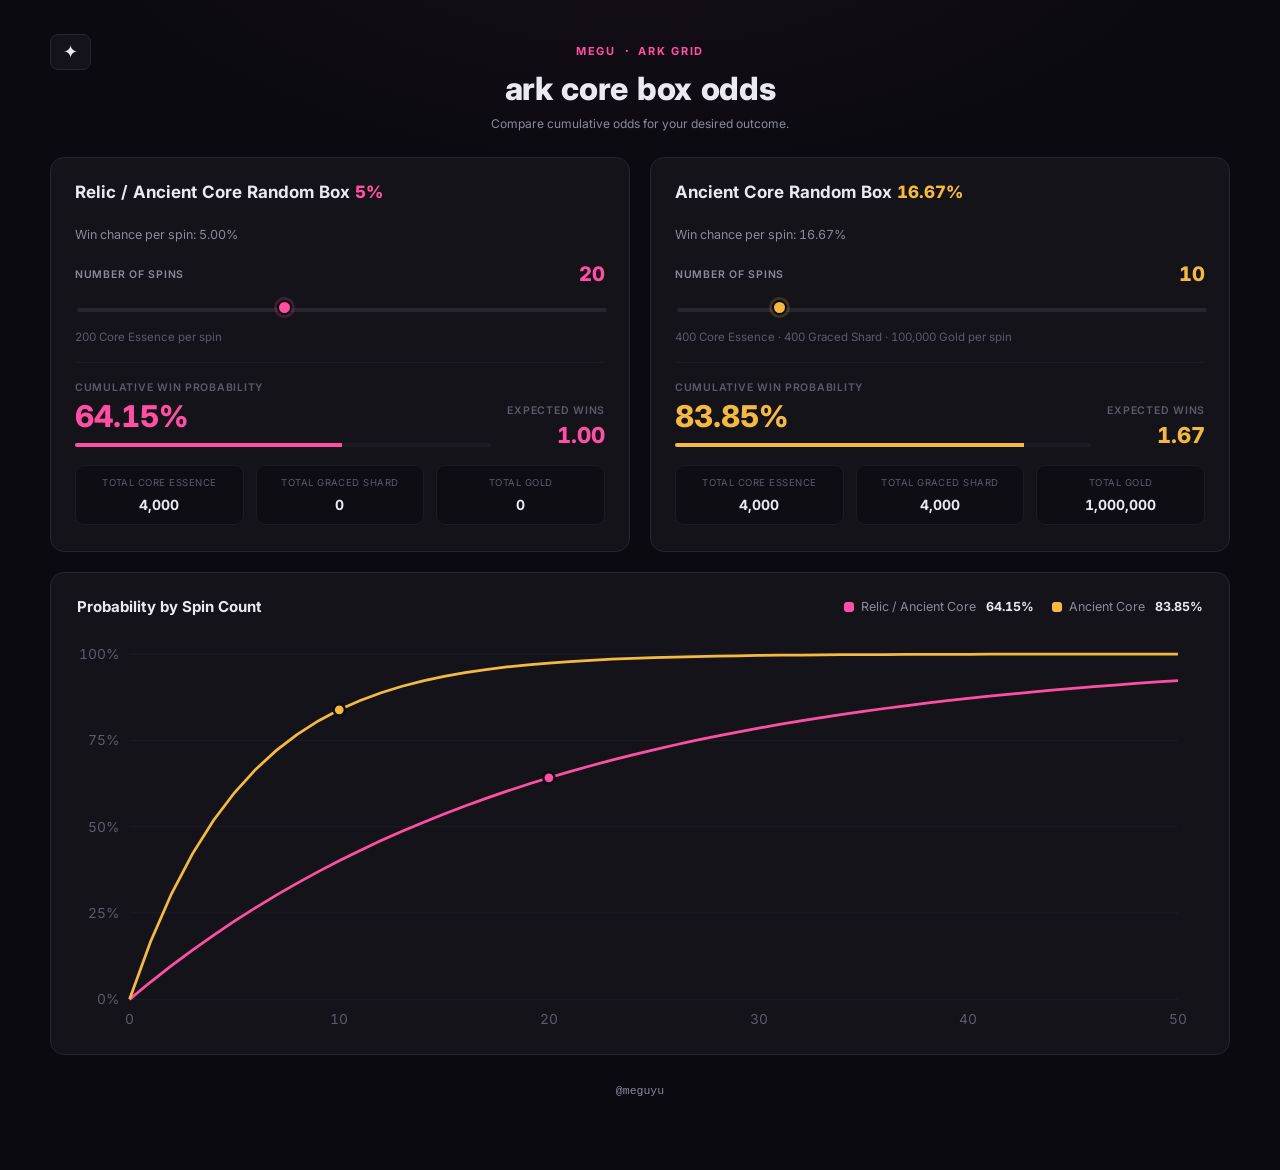
==== ark_core_odds/index.html @ b8286e03 "Add files via upload" ====
<!DOCTYPE html>
<html lang="en">
<head>
<meta charset="UTF-8">
<meta name="viewport" content="width=device-width, initial-scale=1.0">
<link rel="icon" type="image/png" href="../icon.png">
<link rel="stylesheet" href="../shared.css">
<title>miysu-chan | ark core box odds</title>
<style>
  @import url('https://fonts.googleapis.com/css2?family=Inter:wght@400;500;600;700;800&display=swap');

  :root{
    --bg-grad: radial-gradient(1100px 550px at 50% -10%, #1a0f18 0%, #0a0a10 55%);
    --pink: #ff4fa3;
    --pink-soft: #7a3159;
  }


  header{ margin-bottom: 26px; text-align: center; }
  .eyebrow{
    font-size: 11px; font-weight: 700;
    letter-spacing: .16em; text-transform: uppercase;
    color: var(--pink); margin-bottom: 10px;
  }
  h1{
    font-size: clamp(24px, 3.6vw, 32px);
    font-weight: 800;
    margin: 0 0 8px;
    letter-spacing: -0.01em;
  }
  .sub{ font-size: 12px; color: var(--muted); margin-top: 8px; }

  .box-grid{
    display:grid;
    grid-template-columns: 1fr 1fr;
    gap: 20px;
    margin-bottom: 20px;
  }
  @media (max-width: 760px){ .box-grid{ grid-template-columns: 1fr; } }

  .card{
    background: var(--panel);
    border: 1px solid var(--border);
    border-radius: 14px;
    padding: 24px 24px 26px;
  }

  .card-title{ font-size: 17px; font-weight: 700; margin: 0 0 3px; min-height: 42px; line-height: 1.25; }
  .card-title .rate{ color: var(--pink); font-weight: 800; }
  .card-sub{ font-size: 12.5px; color: var(--muted); margin-bottom: 20px; }

  /* --- spin controls --- */
  label{
    display:block; font-size: 10.5px; font-weight: 600;
    letter-spacing:.07em; text-transform:uppercase; color: var(--muted);
  }
  .spins-block{ margin-bottom: 14px; }
  .spins-head{ display:flex; align-items:center; justify-content:space-between; margin-bottom: 10px; }
  .spins-display{
    font-family: 'Inter', sans-serif; font-size: 20px; font-weight: 800;
  }
  .spins-display.spins-pink{ color: var(--pink); }
  .spins-display.spins-amber{ color: var(--amber); }

  input[type=range]{
    width: 100%; height: 4px; border-radius: 2px;
    background: var(--border); -webkit-appearance:none; appearance:none;
  }
  input[type=range]::-webkit-slider-thumb{
    -webkit-appearance:none; appearance:none;
    width:15px; height:15px; border-radius:50%;
    background: var(--pink); border: 2px solid #0a0a10; cursor:pointer;
    margin-top:-6px; box-shadow: 0 0 0 3px rgba(255,79,163,.18);
  }
  input[type=range]::-moz-range-thumb{
    width:15px; height:15px; border-radius:50%;
    background: var(--pink); border: 2px solid #0a0a10; cursor:pointer;
  }

  .cost-note{ font-size: 11.5px; color: var(--muted-2); margin-top: 12px; }

  .divider{ height:1px; background: var(--border-soft); margin: 18px 0; }

  /* --- output row: probability + expected wins --- */
  .output-row{ display:flex; align-items:flex-end; justify-content:space-between; gap: 16px; }
  .output-main{ flex: 1; min-width:0; }
  .output-label{ font-size: 10.5px; font-weight:600; letter-spacing:.07em; text-transform:uppercase; color: var(--muted-2); margin-bottom: 6px; }
  .output-value{ font-size: 30px; font-weight: 800; color: var(--pink); line-height:1.1; }
  .output-bar{ height: 4px; border-radius: 2px; background: var(--border-soft); margin-top: 10px; overflow:hidden; }
  .output-bar-fill{ height:100%; background: var(--pink); transition: width .2s ease; }

  .output-side{ text-align:right; flex-shrink:0; }
  .output-side .output-label{ margin-bottom: 6px; }
  .output-side .output-value{ font-size: 22px; }
  .output-side.side-pink .output-value{ color: var(--pink); }
  .output-side.side-amber .output-value{ color: var(--amber); }

  /* --- resource totals, symmetric 3 columns on both cards --- */
  .cost-list{ margin-top: 18px; display:grid; grid-template-columns: repeat(3, 1fr); gap: 12px; }
  .cost-item{
    background:#0d0d13; border:1px solid var(--border-soft); border-radius:9px;
    padding: 11px 12px; text-align:center;
    display:flex; flex-direction:column; justify-content:space-between; gap: 8px;
  }
  .cost-item .cl{ font-size: 9.5px; text-transform:uppercase; letter-spacing:.05em; color: var(--muted-2); }
  .cost-item .cv{ font-size: 14px; font-weight: 700; white-space: nowrap; }

  /* --- combined chart card --- */
  .chart-card{
    background: var(--panel); border: 1px solid var(--border);
    border-radius: 14px; padding: 24px 26px 20px;
  }
  .chart-card-head{ display:flex; align-items:center; justify-content:space-between; flex-wrap:wrap; gap: 12px; margin-bottom: 18px; }
  .chart-card-head h2{ font-size: 15px; font-weight: 700; margin: 0; }
  .legend{ display:flex; gap: 18px; flex-wrap:wrap; }
  .legend-item{ font-size: 12.5px; color: var(--muted); display:flex; align-items:center; gap: 7px; }
  .legend-item b{ color: var(--text); font-weight: 700; margin-left: 3px; }
  .swatch{ width:10px; height:10px; border-radius:3px; display:inline-block; flex-shrink:0; }
  .swatch-pink{ background: var(--pink); }
  .swatch-amber{ background: var(--amber); }

  .chart-box-combined{ position: relative; }
  .chart-svg{ width: 100%; height: auto; display:block; }
  .grid-line{ stroke: var(--border-soft); stroke-width: 1; }
  .axis-label{ fill: var(--muted-2); font-size: 11px; font-family: 'Inter', sans-serif; }
  .curve-pink{ fill:none; stroke: var(--pink); stroke-width: 2.2; }
  .curve-amber{ fill:none; stroke: var(--amber); stroke-width: 2.2; }
  .marker-dot-pink{ fill: var(--pink); stroke:#0d0d13; stroke-width:2; }
  .marker-dot-amber{ fill: var(--amber); stroke:#0d0d13; stroke-width:2; }
  .marker-label-pink{ fill: var(--pink); font-size: 11.5px; font-weight: 700; font-family:'Inter', sans-serif; }
  .marker-label-amber{ fill: var(--amber); font-size: 11.5px; font-weight: 700; font-family:'Inter', sans-serif; }
  .crosshair{ stroke: var(--muted-2); stroke-width: 1; stroke-dasharray: 3 3; opacity: 0; }
  .hover-dot{ opacity: 0; }

  .chart-tooltip{
    position:absolute; pointer-events:none; background:#0d0d13;
    border:1px solid var(--border); border-radius:8px; padding:8px 11px;
    font-size:12px; font-weight:600; color:var(--text);
    transform: translate(-50%,-115%); white-space:nowrap; opacity:0;
    transition: opacity .1s ease; line-height:1.6;
  }
  .chart-tooltip .tt-n{ color: var(--muted); font-weight:500; display:block; margin-bottom:2px; }
  .chart-tooltip .tt-row{ display:flex; align-items:center; gap:6px; }
  .chart-tooltip .tt-swatch{ width:8px; height:8px; border-radius:2px; display:inline-block; }

  #box2 .card-title .rate{ color: var(--amber); }
  #box2 .output-main .output-value{ color: var(--amber); }
  #box2 .output-bar-fill{ background: var(--amber); }
  #box2 input[type=range]::-webkit-slider-thumb{
    background: var(--amber); box-shadow: 0 0 0 3px rgba(245,185,66,.18);
  }
  #box2 input[type=range]::-moz-range-thumb{ background: var(--amber); }

  footer{ text-align:center; color: var(--muted-2); font-size: 11.5px; margin-top: 26px; line-height:1.6; }
  footer code{ color: var(--muted); }
</style>
</head>
<body>
<div class="wrap">

  <!-- Hamburger Navigation Menu -->
  <div class="top-nav">
    <button class="menu-btn" id="menuBtn" aria-label="Open navigation" aria-expanded="false">✦</button>
    <div class="menu-dropdown" id="menuDropdown">
      <a href="../gold_tracker/">Raid Gold Helper</a>
      <a href="../static_planner/">Static Planner</a>
      <a href="../bid_calculator/">Loot Bid Calc</a>
      <a href="../ark_core_odds/">Ark Box Calc</a>
    </div>
  </div>
<header>
	<div class="eyebrow">megu ・ Ark Grid</div>
    <h1>ark core box odds</h1>
	<div class="sub">Compare cumulative odds for your desired outcome.</div>
  </header>

  <div class="box-grid">

    <!-- BOX 1: Relic / Ancient Core Random Box -->
    <div class="card" id="box1">
      <div class="card-title">Relic / Ancient Core Random Box <span class="rate">5%</span></div>
      <div class="card-sub">Win chance per spin: 5.00%</div>

      <div class="spins-block">
        <div class="spins-head">
          <label>Number of Spins</label>
          <span class="spins-display spins-pink" id="b1_n_display">20</span>
        </div>
        <input type="range" id="b1_n" min="1" max="50" value="20">
      </div>
      <div class="cost-note">200 Core Essence per spin</div>

      <div class="divider"></div>

      <div class="output-row">
        <div class="output-main">
          <div class="output-label">Cumulative Win Probability</div>
          <div class="output-value" id="b1_prob">–</div>
          <div class="output-bar"><div class="output-bar-fill" id="b1_bar" style="width:0%"></div></div>
        </div>
        <div class="output-side side-pink">
          <div class="output-label">Expected Wins</div>
          <div class="output-value" id="b1_expected">–</div>
        </div>
      </div>

      <div class="cost-list">
        <div class="cost-item">
          <div class="cl">Total Core Essence</div>
          <div class="cv" id="b1_totalessence">–</div>
        </div>
        <div class="cost-item">
          <div class="cl">Total Graced Shard</div>
          <div class="cv" id="b1_totalshard">0</div>
        </div>
        <div class="cost-item">
          <div class="cl">Total Gold</div>
          <div class="cv" id="b1_totalgold">0</div>
        </div>
      </div>
    </div>

    <!-- BOX 2: Ancient Core Random Box -->
    <div class="card" id="box2">
      <div class="card-title">Ancient Core Random Box <span class="rate">16.67%</span></div>
      <div class="card-sub">Win chance per spin: 16.67%</div>

      <div class="spins-block">
        <div class="spins-head">
          <label>Number of Spins</label>
          <span class="spins-display spins-amber" id="b2_n_display">10</span>
        </div>
        <input type="range" id="b2_n" min="1" max="50" value="10">
      </div>
      <div class="cost-note">400 Core Essence · 400 Graced Shard · 100,000 Gold per spin</div>

      <div class="divider"></div>

      <div class="output-row">
        <div class="output-main">
          <div class="output-label">Cumulative Win Probability</div>
          <div class="output-value" id="b2_prob">–</div>
          <div class="output-bar"><div class="output-bar-fill" id="b2_bar" style="width:0%"></div></div>
        </div>
        <div class="output-side side-amber">
          <div class="output-label">Expected Wins</div>
          <div class="output-value" id="b2_expected">–</div>
        </div>
      </div>

      <div class="cost-list">
        <div class="cost-item">
          <div class="cl">Total Core Essence</div>
          <div class="cv" id="b2_totalessence">–</div>
        </div>
        <div class="cost-item">
          <div class="cl">Total Graced Shard</div>
          <div class="cv" id="b2_totalshard">–</div>
        </div>
        <div class="cost-item">
          <div class="cl">Total Gold</div>
          <div class="cv" id="b2_totalgold">–</div>
        </div>
      </div>
    </div>

  </div>

  <div class="chart-card">
    <div class="chart-card-head">
      <h2>Probability by Spin Count</h2>
      <div class="legend">
        <div class="legend-item"><span class="swatch swatch-pink"></span>Relic / Ancient Core <b id="legend1">–</b></div>
        <div class="legend-item"><span class="swatch swatch-amber"></span>Ancient Core <b id="legend2">–</b></div>
      </div>
    </div>
    <div class="chart-box-combined">
      <svg class="chart-svg" id="chartCombined" viewBox="0 0 900 320"></svg>
      <div class="chart-tooltip" id="ttCombined"></div>
    </div>
  </div>

  <footer>
    <code>@meguyu</code>
  </footer>

</div>

<script src="../shared.js"></script>
<script>
  const $ = id => document.getElementById(id);
  const fmt = (n, d=0) => n.toLocaleString('en-US', {maximumFractionDigits: d, minimumFractionDigits: d});

  /* ---------- Navigation Menu ---------- */
  

  const P1 = 0.05, P2 = 1/6;
  const CHART_MAX_N = 50;

  const CW = 900, CH = 320;
  const PAD = {top: 16, right: 20, bottom: 28, left: 42};
  const PW = CW - PAD.left - PAD.right;
  const PH = CH - PAD.top - PAD.bottom;

  function xPos(n){ return PAD.left + (n / CHART_MAX_N) * PW; }
  function yPos(prob){ return PAD.top + (1 - prob) * PH; }
  function probAt(p, n){ return 1 - Math.pow(1-p, n); }

  let n1Current = 20, n2Current = 10;

  function buildCombinedChart(){
    const svg = $('chartCombined');
    svg.innerHTML = '';
    const ns = 'http://www.w3.org/2000/svg';

    // gridlines + y axis labels
    [0,0.25,0.5,0.75,1].forEach(f => {
      const y = yPos(f);
      const line = document.createElementNS(ns,'line');
      line.setAttribute('x1', PAD.left); line.setAttribute('x2', CW-PAD.right);
      line.setAttribute('y1', y); line.setAttribute('y2', y);
      line.setAttribute('class','grid-line');
      svg.appendChild(line);

      const label = document.createElementNS(ns,'text');
      label.setAttribute('x', PAD.left - 8); label.setAttribute('y', y+4);
      label.setAttribute('text-anchor','end'); label.setAttribute('class','axis-label');
      label.textContent = Math.round(f*100) + '%';
      svg.appendChild(label);
    });

    // x axis labels every 10
    for(let n=0; n<=CHART_MAX_N; n+=10){
      const x = xPos(n);
      const label = document.createElementNS(ns,'text');
      label.setAttribute('x', x); label.setAttribute('y', CH - 8);
      label.setAttribute('text-anchor','middle'); label.setAttribute('class','axis-label');
      label.textContent = n;
      svg.appendChild(label);
    }

    // curves
    function curvePath(p){
      let d = '';
      for(let n=0; n<=CHART_MAX_N; n++){
        d += (n===0 ? 'M ' : 'L ') + xPos(n) + ' ' + yPos(probAt(p,n)) + ' ';
      }
      return d;
    }
    const line1 = document.createElementNS(ns,'path');
    line1.setAttribute('d', curvePath(P1));
    line1.setAttribute('class','curve-pink');
    svg.appendChild(line1);

    const line2 = document.createElementNS(ns,'path');
    line2.setAttribute('d', curvePath(P2));
    line2.setAttribute('class','curve-amber');
    svg.appendChild(line2);

    // persistent markers at current spin counts
    function addMarker(n, p, dotClass){
      const cx = xPos(n), cy = yPos(probAt(p,n));
      const dot = document.createElementNS(ns,'circle');
      dot.setAttribute('cx',cx); dot.setAttribute('cy',cy); dot.setAttribute('r',4.5);
      dot.setAttribute('class', dotClass);
      svg.appendChild(dot);
    }
    addMarker(n1Current, P1, 'marker-dot-pink');
    addMarker(n2Current, P2, 'marker-dot-amber');

    // crosshair + hover dots
    const crosshair = document.createElementNS(ns,'line');
    crosshair.setAttribute('y1', PAD.top); crosshair.setAttribute('y2', PAD.top+PH);
    crosshair.setAttribute('class','crosshair');
    svg.appendChild(crosshair);

    const hoverDot1 = document.createElementNS(ns,'circle');
    hoverDot1.setAttribute('r',4); hoverDot1.setAttribute('class','marker-dot-pink hover-dot');
    svg.appendChild(hoverDot1);
    const hoverDot2 = document.createElementNS(ns,'circle');
    hoverDot2.setAttribute('r',4); hoverDot2.setAttribute('class','marker-dot-amber hover-dot');
    svg.appendChild(hoverDot2);

    // hit area
    const hit = document.createElementNS(ns,'rect');
    hit.setAttribute('x', PAD.left); hit.setAttribute('y', PAD.top);
    hit.setAttribute('width', PW); hit.setAttribute('height', PH);
    hit.setAttribute('fill','transparent'); hit.style.cursor='crosshair';
    svg.appendChild(hit);

    const tooltip = $('ttCombined');
    hit.addEventListener('mousemove', (e) => {
      const rect = svg.getBoundingClientRect();
      const relX = (e.clientX - rect.left) / rect.width * CW;
      const n = Math.round(Math.min(Math.max((relX - PAD.left) / PW, 0), 1) * CHART_MAX_N);
      const x = xPos(n);
      const p1v = probAt(P1, n), p2v = probAt(P2, n);

      crosshair.setAttribute('x1', x); crosshair.setAttribute('x2', x);
      crosshair.style.opacity = 1;

      hoverDot1.setAttribute('cx', x); hoverDot1.setAttribute('cy', yPos(p1v));
      hoverDot2.setAttribute('cx', x); hoverDot2.setAttribute('cy', yPos(p2v));
      hoverDot1.style.opacity = 1; hoverDot2.style.opacity = 1;

      tooltip.style.opacity = 1;
      tooltip.style.left = (x/CW*100) + '%';
      tooltip.style.top = (Math.min(yPos(p1v), yPos(p2v))/CH*100) + '%';
      tooltip.innerHTML =
        `<span class="tt-n">${n} spins</span>` +
        `<span class="tt-row"><span class="tt-swatch swatch-pink"></span>${(p1v*100).toFixed(2)}%</span>` +
        `<span class="tt-row"><span class="tt-swatch swatch-amber"></span>${(p2v*100).toFixed(2)}%</span>`;
    });
    hit.addEventListener('mouseleave', () => {
      crosshair.style.opacity = 0;
      hoverDot1.style.opacity = 0; hoverDot2.style.opacity = 0;
      tooltip.style.opacity = 0;
    });
  }

  function renderBox1(){
    const n = parseInt($('b1_n').value) || 0;
    n1Current = n;
    $('b1_n_display').textContent = n;
    const prob = probAt(P1, n);

    $('b1_prob').textContent = (prob*100).toFixed(2) + '%';
    $('b1_bar').style.width = Math.min(prob*100,100) + '%';
    $('b1_expected').textContent = fmt(n*P1, 2);
    $('b1_totalessence').textContent = fmt(n*200);
    $('legend1').textContent = (prob*100).toFixed(2) + '%';

    buildCombinedChart();
  }

  function renderBox2(){
    const n = parseInt($('b2_n').value) || 0;
    n2Current = n;
    $('b2_n_display').textContent = n;
    const prob = probAt(P2, n);

    $('b2_prob').textContent = (prob*100).toFixed(2) + '%';
    $('b2_bar').style.width = Math.min(prob*100,100) + '%';
    $('b2_expected').textContent = fmt(n*P2, 2);
    $('b2_totalessence').textContent = fmt(n*400);
    $('b2_totalshard').textContent = fmt(n*400);
    $('b2_totalgold').textContent = fmt(n*100000);
    $('legend2').textContent = (prob*100).toFixed(2) + '%';

    buildCombinedChart();
  }

  $('b1_n').addEventListener('input', renderBox1);
  $('b2_n').addEventListener('input', renderBox2);
  renderBox1();
  renderBox2();
</script>
</body>
</html>
---- shared.css ----
@import url('https://fonts.googleapis.com/css2?family=Inter:wght@400;500;600;700;800&display=swap');

:root{
  --bg: #0a0a10;
  --panel: #131319;
  --panel-2: #0d0d13;
  --border: #262530;
  --border-soft: #1c1b24;
  --text: #eae9f2;
  --muted: #8b8a9b;
  --muted-2: #5c5b6b;
  --amber: #f5b942;
  --amber-soft: #7a5e2a;
  --nav-accent: var(--pink, var(--amber));
  --wrap-max: 1180px;
}

*{ box-sizing: border-box; }

body{
  margin:0;
  background: var(--bg-grad, var(--bg)), var(--bg);
  color: var(--text);
  font-family: 'Inter', sans-serif;
  padding: 44px 20px 70px;
  min-height: 100vh;
  font-variant-numeric: tabular-nums;
}

.wrap{ max-width: var(--wrap-max); margin: 0 auto; position: relative; }

/* --- Shared navigation --- */
.top-nav{
  position: absolute;
  top: -10px;
  left: 0;
  z-index: 100;
}
.menu-btn{
  background: var(--panel);
  border: 1px solid var(--border);
  color: var(--text);
  font-size: 18px;
  padding: 6px 12px;
  border-radius: 8px;
  cursor: pointer;
  transition: all 0.15s ease;
}
.menu-btn:hover{ border-color: var(--muted-2); background: var(--panel-2); }

.menu-dropdown{
  display:none;
  position:absolute;
  top:110%;
  left:0;
  background:var(--panel);
  border:1px solid var(--border);
  border-radius:8px;
  box-shadow:0 10px 25px rgba(0,0,0,0.5);
  min-width:180px;
  overflow:hidden;
}
.menu-dropdown.show{ display:block; }
.menu-dropdown a{
  display:block;
  padding:10px 16px;
  color:var(--text);
  text-decoration:none;
  font-size:13px;
  font-weight:600;
  border-bottom:1px solid var(--border-soft);
  transition:background 0.15s ease;
}
.menu-dropdown a:last-child{ border-bottom:none; }
.menu-dropdown a:hover,
.menu-dropdown a.active{
  background:var(--panel-2);
  color:var(--nav-accent);
}
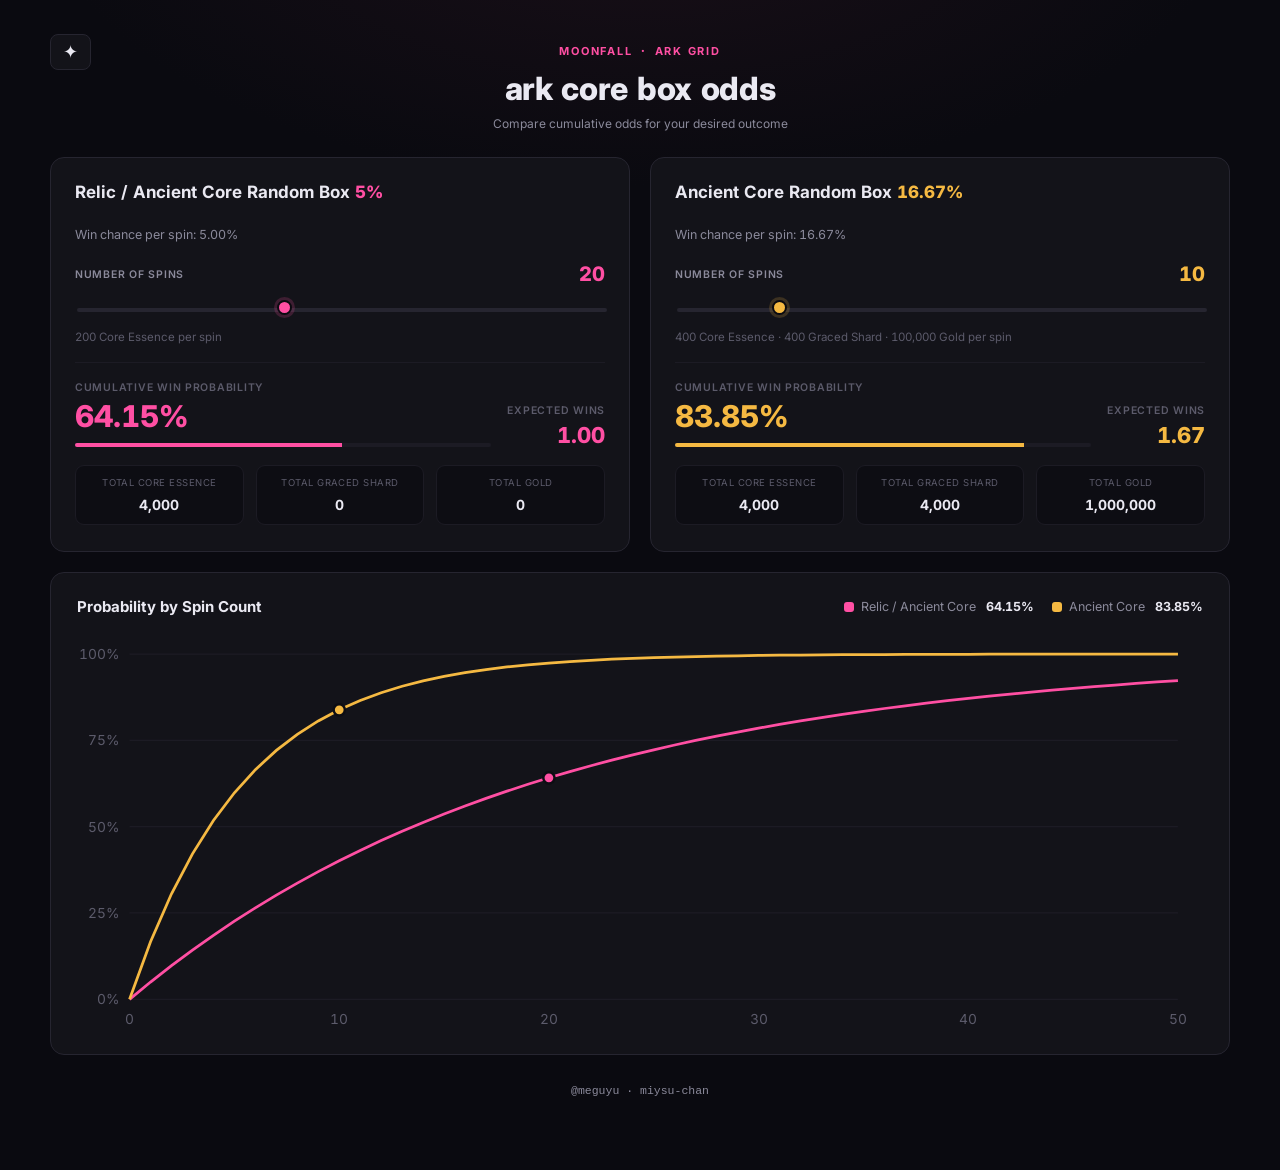
==== commit 35ac5290: "Update index.html" ====
--- a/ark_core_odds/index.html
+++ b/ark_core_odds/index.html
@@ -5,7 +5,7 @@
 <meta name="viewport" content="width=device-width, initial-scale=1.0">
 <link rel="icon" type="image/png" href="../icon.png">
 <link rel="stylesheet" href="../shared.css">
-<title>miysu-chan | ark core box odds</title>
+<title>Moonfall | ark core box odds</title>
 <style>
   @import url('https://fonts.googleapis.com/css2?family=Inter:wght@400;500;600;700;800&display=swap');
 
@@ -169,9 +169,9 @@
     </div>
   </div>
 <header>
-	<div class="eyebrow">megu ・ Ark Grid</div>
+	<div class="eyebrow">Moonfall ・ Ark Grid</div>
     <h1>ark core box odds</h1>
-	<div class="sub">Compare cumulative odds for your desired outcome.</div>
+	<div class="sub">Compare cumulative odds for your desired outcome</div>
   </header>
 
   <div class="box-grid">
@@ -281,7 +281,7 @@
   </div>
 
   <footer>
-    <code>@meguyu</code>
+    <code>@meguyu · miysu-chan</code>
   </footer>
 
 </div>
@@ -456,4 +456,4 @@
   renderBox2();
 </script>
 </body>
-</html>+</html>
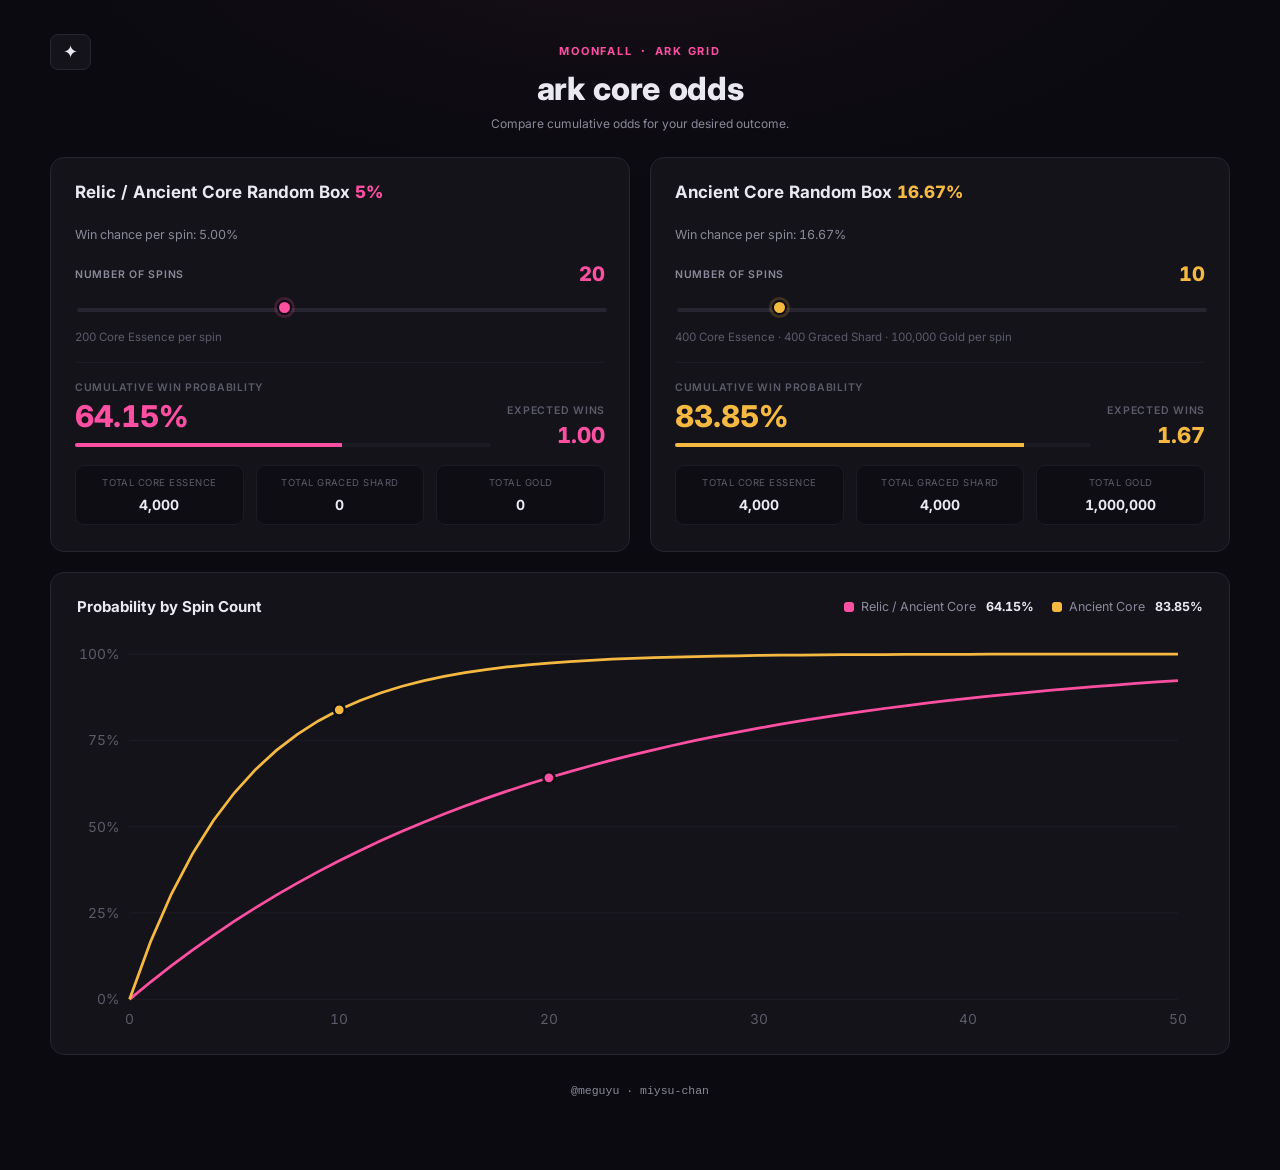
==== commit 8b0a7785: "Add files via upload" ====
--- a/ark_core_odds/index.html
+++ b/ark_core_odds/index.html
@@ -3,18 +3,85 @@
 <head>
 <meta charset="UTF-8">
 <meta name="viewport" content="width=device-width, initial-scale=1.0">
-<link rel="icon" type="image/png" href="../icon.png">
-<link rel="stylesheet" href="../shared.css">
+<link rel="icon" type="image/png" href="icon.png">
 <title>Moonfall | ark core box odds</title>
 <style>
   @import url('https://fonts.googleapis.com/css2?family=Inter:wght@400;500;600;700;800&display=swap');
 
   :root{
+    --bg: #0a0a10;
     --bg-grad: radial-gradient(1100px 550px at 50% -10%, #1a0f18 0%, #0a0a10 55%);
+    --panel: #131319;
+    --panel-2: #0d0d13;
+    --border: #262530;
+    --border-soft: #1c1b24;
+    --text: #eae9f2;
+    --muted: #8b8a9b;
+    --muted-2: #5c5b6b;
     --pink: #ff4fa3;
     --pink-soft: #7a3159;
-  }
-
+    --amber: #f5b942;
+    --amber-soft: #7a5e2a;
+  }
+
+  *{ box-sizing: border-box; }
+
+  body{
+    margin:0;
+    background: var(--bg-grad), var(--bg);
+    color: var(--text);
+    font-family: 'Inter', sans-serif;
+    padding: 44px 20px 70px;
+    min-height: 100vh;
+    font-variant-numeric: tabular-nums;
+  }
+
+  .wrap{ max-width: 1180px; margin: 0 auto; position: relative; }
+
+  /* Navigation Hamburger Menu */
+  .top-nav {
+    position: absolute;
+    top: -10px;
+    left: 0;
+    z-index: 100;
+  }
+  .menu-btn {
+    background: var(--panel);
+    border: 1px solid var(--border);
+    color: var(--text);
+    font-size: 18px;
+    padding: 6px 12px;
+    border-radius: 8px;
+    cursor: pointer;
+    transition: all 0.15s ease;
+  }
+  .menu-btn:hover { border-color: var(--muted-2); background: var(--panel-2); }
+  .menu-dropdown {
+    display: none;
+    position: absolute;
+    top: 110%;
+    left: 0;
+    background: var(--panel);
+    border: 1px solid var(--border);
+    border-radius: 8px;
+    box-shadow: 0 10px 25px rgba(0,0,0,0.5);
+    min-width: 180px;
+    overflow: hidden;
+  }
+  .menu-dropdown.show { display: block; }
+  .menu-dropdown a {
+    display: block;
+    padding: 10px 16px;
+    color: var(--text);
+    text-decoration: none;
+    font-size: 13px;
+    font-weight: 600;
+    border-bottom: 1px solid var(--border-soft);
+    transition: background 0.15s ease;
+  }
+  .menu-dropdown a:last-child { border-bottom: none; }
+  .menu-dropdown a:hover { background: var(--panel-2); color: var(--pink); }
+  .menu-dropdown a.active { color: var(--pink); }
 
   header{ margin-bottom: 26px; text-align: center; }
   .eyebrow{
@@ -160,18 +227,19 @@
 
   <!-- Hamburger Navigation Menu -->
   <div class="top-nav">
-    <button class="menu-btn" id="menuBtn" aria-label="Open navigation" aria-expanded="false">✦</button>
+    <button class="menu-btn" id="menuBtn">✦</button>
     <div class="menu-dropdown" id="menuDropdown">
-      <a href="../gold_tracker/">Raid Gold Helper</a>
-      <a href="../static_planner/">Static Planner</a>
-      <a href="../bid_calculator/">Loot Bid Calc</a>
-      <a href="../ark_core_odds/">Ark Box Calc</a>
+	  <a href="raid_gold_helper.html">Gold Tracker</a>
+      <a href="megu_static_run_planner.html">Static Planner</a>
+      <a href="bid_calculator.html">Loot Bid Calc</a>
+	  <a href="ark_core_calculator.html" class="active">Ark Box Odds</a>
     </div>
   </div>
-<header>
+
+  <header>
 	<div class="eyebrow">Moonfall ・ Ark Grid</div>
-    <h1>ark core box odds</h1>
-	<div class="sub">Compare cumulative odds for your desired outcome</div>
+    <h1>ark core odds</h1>
+	<div class="sub">Compare cumulative odds for your desired outcome.</div>
   </header>
 
   <div class="box-grid">
@@ -286,13 +354,26 @@
 
 </div>
 
-<script src="../shared.js"></script>
 <script>
   const $ = id => document.getElementById(id);
   const fmt = (n, d=0) => n.toLocaleString('en-US', {maximumFractionDigits: d, minimumFractionDigits: d});
 
   /* ---------- Navigation Menu ---------- */
-  
+  function initMenu(){
+    const menuBtn = $('menuBtn');
+    const menuDropdown = $('menuDropdown');
+    
+    if(menuBtn && menuDropdown) {
+      menuBtn.addEventListener('click', (e) => {
+        e.stopPropagation();
+        menuDropdown.classList.toggle('show');
+      });
+
+      document.addEventListener('click', () => {
+        menuDropdown.classList.remove('show');
+      });
+    }
+  }
 
   const P1 = 0.05, P2 = 1/6;
   const CHART_MAX_N = 50;
@@ -452,8 +533,10 @@
 
   $('b1_n').addEventListener('input', renderBox1);
   $('b2_n').addEventListener('input', renderBox2);
+
+  initMenu();
   renderBox1();
   renderBox2();
 </script>
 </body>
-</html>
+</html>
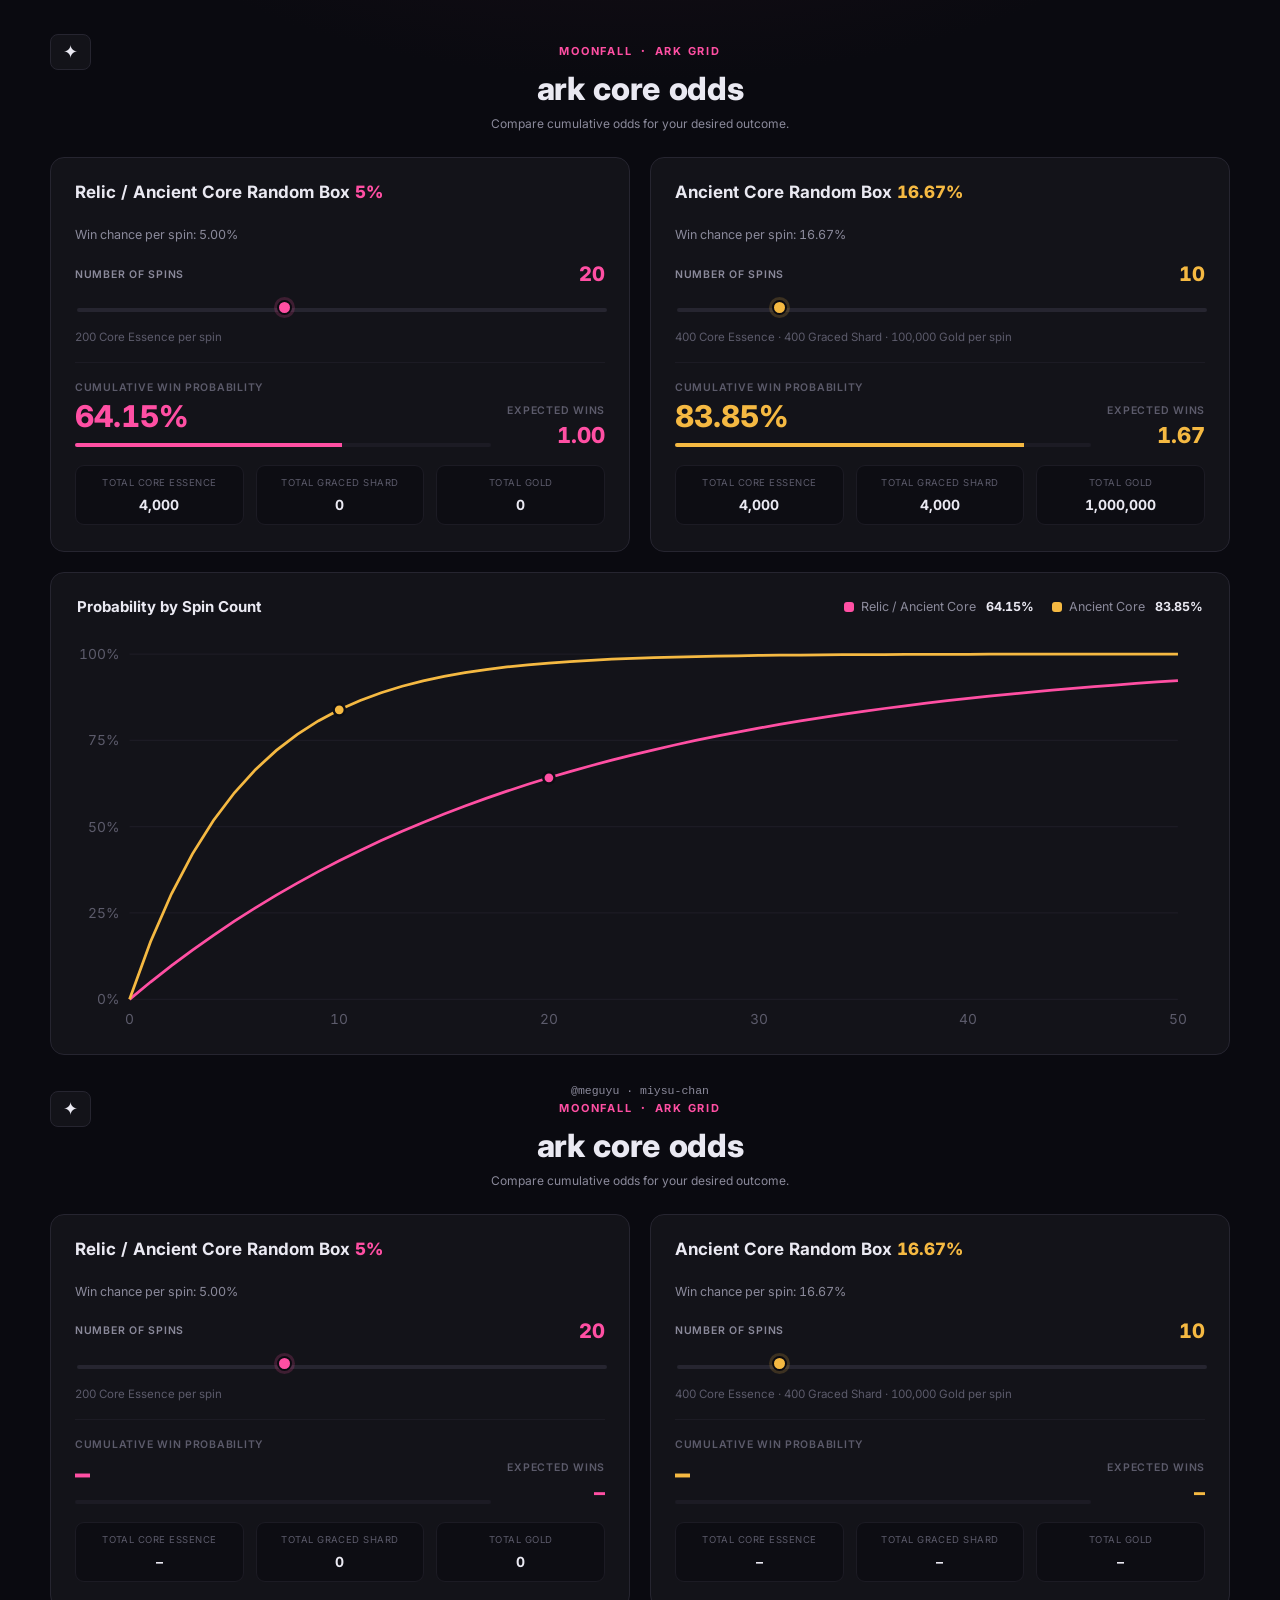
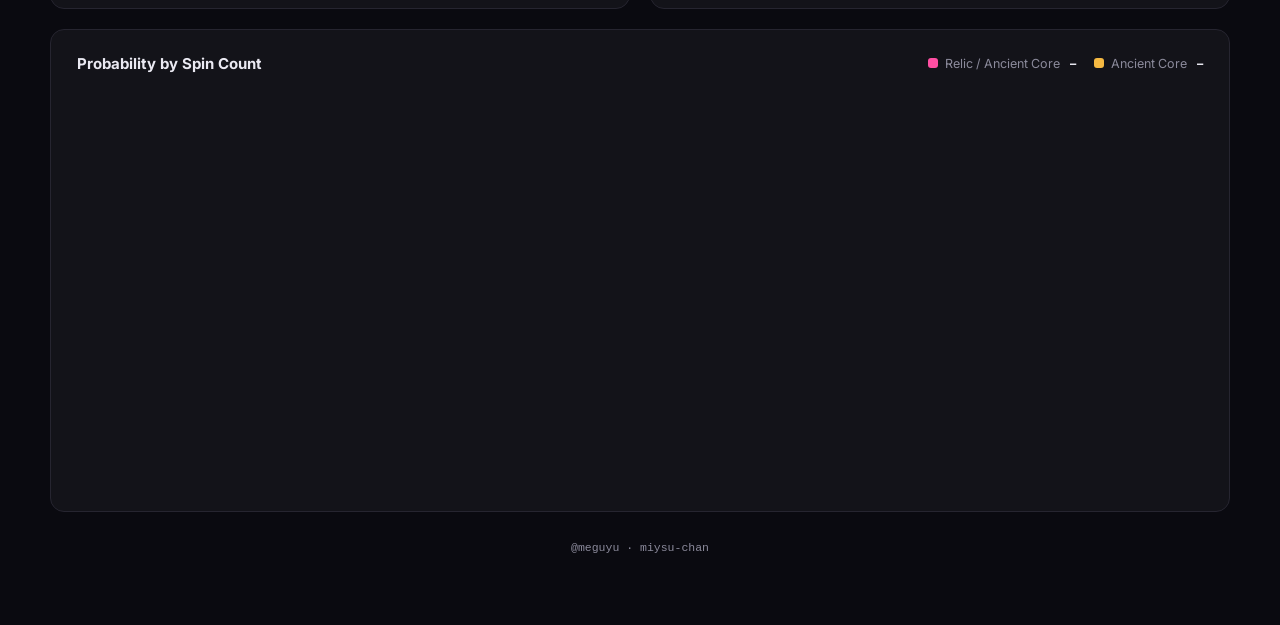
==== commit 247221e9: "Update index.html" ====
--- a/ark_core_odds/index.html
+++ b/ark_core_odds/index.html
@@ -229,10 +229,10 @@
   <div class="top-nav">
     <button class="menu-btn" id="menuBtn">✦</button>
     <div class="menu-dropdown" id="menuDropdown">
-	  <a href="raid_gold_helper.html">Gold Tracker</a>
-      <a href="megu_static_run_planner.html">Static Planner</a>
-      <a href="bid_calculator.html">Loot Bid Calc</a>
-	  <a href="ark_core_calculator.html" class="active">Ark Box Odds</a>
+	  <a href="../gold_tracker">Gold Tracker</a>
+      <a href="../static_planner">Static Planner</a>
+      <a href="../bid_calculator">Loot Bid Calc</a>
+	  <a href="../ark_core_odds" class="active">Ark Box Odds</a>
     </div>
   </div>
 
@@ -539,4 +539,545 @@
   renderBox2();
 </script>
 </body>
-</html>+</html><!DOCTYPE html>
+<html lang="en">
+<head>
+<meta charset="UTF-8">
+<meta name="viewport" content="width=device-width, initial-scale=1.0">
+<link rel="icon" type="image/png" href="icon.png">
+<title>Moonfall | ark core box odds</title>
+<style>
+  @import url('https://fonts.googleapis.com/css2?family=Inter:wght@400;500;600;700;800&display=swap');
+
+  :root{
+    --bg: #0a0a10;
+    --bg-grad: radial-gradient(1100px 550px at 50% -10%, #1a0f18 0%, #0a0a10 55%);
+    --panel: #131319;
+    --panel-2: #0d0d13;
+    --border: #262530;
+    --border-soft: #1c1b24;
+    --text: #eae9f2;
+    --muted: #8b8a9b;
+    --muted-2: #5c5b6b;
+    --pink: #ff4fa3;
+    --pink-soft: #7a3159;
+    --amber: #f5b942;
+    --amber-soft: #7a5e2a;
+  }
+
+  *{ box-sizing: border-box; }
+
+  body{
+    margin:0;
+    background: var(--bg-grad), var(--bg);
+    color: var(--text);
+    font-family: 'Inter', sans-serif;
+    padding: 44px 20px 70px;
+    min-height: 100vh;
+    font-variant-numeric: tabular-nums;
+  }
+
+  .wrap{ max-width: 1180px; margin: 0 auto; position: relative; }
+
+  /* Navigation Hamburger Menu */
+  .top-nav {
+    position: absolute;
+    top: -10px;
+    left: 0;
+    z-index: 100;
+  }
+  .menu-btn {
+    background: var(--panel);
+    border: 1px solid var(--border);
+    color: var(--text);
+    font-size: 18px;
+    padding: 6px 12px;
+    border-radius: 8px;
+    cursor: pointer;
+    transition: all 0.15s ease;
+  }
+  .menu-btn:hover { border-color: var(--muted-2); background: var(--panel-2); }
+  .menu-dropdown {
+    display: none;
+    position: absolute;
+    top: 110%;
+    left: 0;
+    background: var(--panel);
+    border: 1px solid var(--border);
+    border-radius: 8px;
+    box-shadow: 0 10px 25px rgba(0,0,0,0.5);
+    min-width: 180px;
+    overflow: hidden;
+  }
+  .menu-dropdown.show { display: block; }
+  .menu-dropdown a {
+    display: block;
+    padding: 10px 16px;
+    color: var(--text);
+    text-decoration: none;
+    font-size: 13px;
+    font-weight: 600;
+    border-bottom: 1px solid var(--border-soft);
+    transition: background 0.15s ease;
+  }
+  .menu-dropdown a:last-child { border-bottom: none; }
+  .menu-dropdown a:hover { background: var(--panel-2); color: var(--pink); }
+  .menu-dropdown a.active { color: var(--pink); }
+
+  header{ margin-bottom: 26px; text-align: center; }
+  .eyebrow{
+    font-size: 11px; font-weight: 700;
+    letter-spacing: .16em; text-transform: uppercase;
+    color: var(--pink); margin-bottom: 10px;
+  }
+  h1{
+    font-size: clamp(24px, 3.6vw, 32px);
+    font-weight: 800;
+    margin: 0 0 8px;
+    letter-spacing: -0.01em;
+  }
+  .sub{ font-size: 12px; color: var(--muted); margin-top: 8px; }
+
+  .box-grid{
+    display:grid;
+    grid-template-columns: 1fr 1fr;
+    gap: 20px;
+    margin-bottom: 20px;
+  }
+  @media (max-width: 760px){ .box-grid{ grid-template-columns: 1fr; } }
+
+  .card{
+    background: var(--panel);
+    border: 1px solid var(--border);
+    border-radius: 14px;
+    padding: 24px 24px 26px;
+  }
+
+  .card-title{ font-size: 17px; font-weight: 700; margin: 0 0 3px; min-height: 42px; line-height: 1.25; }
+  .card-title .rate{ color: var(--pink); font-weight: 800; }
+  .card-sub{ font-size: 12.5px; color: var(--muted); margin-bottom: 20px; }
+
+  /* --- spin controls --- */
+  label{
+    display:block; font-size: 10.5px; font-weight: 600;
+    letter-spacing:.07em; text-transform:uppercase; color: var(--muted);
+  }
+  .spins-block{ margin-bottom: 14px; }
+  .spins-head{ display:flex; align-items:center; justify-content:space-between; margin-bottom: 10px; }
+  .spins-display{
+    font-family: 'Inter', sans-serif; font-size: 20px; font-weight: 800;
+  }
+  .spins-display.spins-pink{ color: var(--pink); }
+  .spins-display.spins-amber{ color: var(--amber); }
+
+  input[type=range]{
+    width: 100%; height: 4px; border-radius: 2px;
+    background: var(--border); -webkit-appearance:none; appearance:none;
+  }
+  input[type=range]::-webkit-slider-thumb{
+    -webkit-appearance:none; appearance:none;
+    width:15px; height:15px; border-radius:50%;
+    background: var(--pink); border: 2px solid #0a0a10; cursor:pointer;
+    margin-top:-6px; box-shadow: 0 0 0 3px rgba(255,79,163,.18);
+  }
+  input[type=range]::-moz-range-thumb{
+    width:15px; height:15px; border-radius:50%;
+    background: var(--pink); border: 2px solid #0a0a10; cursor:pointer;
+  }
+
+  .cost-note{ font-size: 11.5px; color: var(--muted-2); margin-top: 12px; }
+
+  .divider{ height:1px; background: var(--border-soft); margin: 18px 0; }
+
+  /* --- output row: probability + expected wins --- */
+  .output-row{ display:flex; align-items:flex-end; justify-content:space-between; gap: 16px; }
+  .output-main{ flex: 1; min-width:0; }
+  .output-label{ font-size: 10.5px; font-weight:600; letter-spacing:.07em; text-transform:uppercase; color: var(--muted-2); margin-bottom: 6px; }
+  .output-value{ font-size: 30px; font-weight: 800; color: var(--pink); line-height:1.1; }
+  .output-bar{ height: 4px; border-radius: 2px; background: var(--border-soft); margin-top: 10px; overflow:hidden; }
+  .output-bar-fill{ height:100%; background: var(--pink); transition: width .2s ease; }
+
+  .output-side{ text-align:right; flex-shrink:0; }
+  .output-side .output-label{ margin-bottom: 6px; }
+  .output-side .output-value{ font-size: 22px; }
+  .output-side.side-pink .output-value{ color: var(--pink); }
+  .output-side.side-amber .output-value{ color: var(--amber); }
+
+  /* --- resource totals, symmetric 3 columns on both cards --- */
+  .cost-list{ margin-top: 18px; display:grid; grid-template-columns: repeat(3, 1fr); gap: 12px; }
+  .cost-item{
+    background:#0d0d13; border:1px solid var(--border-soft); border-radius:9px;
+    padding: 11px 12px; text-align:center;
+    display:flex; flex-direction:column; justify-content:space-between; gap: 8px;
+  }
+  .cost-item .cl{ font-size: 9.5px; text-transform:uppercase; letter-spacing:.05em; color: var(--muted-2); }
+  .cost-item .cv{ font-size: 14px; font-weight: 700; white-space: nowrap; }
+
+  /* --- combined chart card --- */
+  .chart-card{
+    background: var(--panel); border: 1px solid var(--border);
+    border-radius: 14px; padding: 24px 26px 20px;
+  }
+  .chart-card-head{ display:flex; align-items:center; justify-content:space-between; flex-wrap:wrap; gap: 12px; margin-bottom: 18px; }
+  .chart-card-head h2{ font-size: 15px; font-weight: 700; margin: 0; }
+  .legend{ display:flex; gap: 18px; flex-wrap:wrap; }
+  .legend-item{ font-size: 12.5px; color: var(--muted); display:flex; align-items:center; gap: 7px; }
+  .legend-item b{ color: var(--text); font-weight: 700; margin-left: 3px; }
+  .swatch{ width:10px; height:10px; border-radius:3px; display:inline-block; flex-shrink:0; }
+  .swatch-pink{ background: var(--pink); }
+  .swatch-amber{ background: var(--amber); }
+
+  .chart-box-combined{ position: relative; }
+  .chart-svg{ width: 100%; height: auto; display:block; }
+  .grid-line{ stroke: var(--border-soft); stroke-width: 1; }
+  .axis-label{ fill: var(--muted-2); font-size: 11px; font-family: 'Inter', sans-serif; }
+  .curve-pink{ fill:none; stroke: var(--pink); stroke-width: 2.2; }
+  .curve-amber{ fill:none; stroke: var(--amber); stroke-width: 2.2; }
+  .marker-dot-pink{ fill: var(--pink); stroke:#0d0d13; stroke-width:2; }
+  .marker-dot-amber{ fill: var(--amber); stroke:#0d0d13; stroke-width:2; }
+  .marker-label-pink{ fill: var(--pink); font-size: 11.5px; font-weight: 700; font-family:'Inter', sans-serif; }
+  .marker-label-amber{ fill: var(--amber); font-size: 11.5px; font-weight: 700; font-family:'Inter', sans-serif; }
+  .crosshair{ stroke: var(--muted-2); stroke-width: 1; stroke-dasharray: 3 3; opacity: 0; }
+  .hover-dot{ opacity: 0; }
+
+  .chart-tooltip{
+    position:absolute; pointer-events:none; background:#0d0d13;
+    border:1px solid var(--border); border-radius:8px; padding:8px 11px;
+    font-size:12px; font-weight:600; color:var(--text);
+    transform: translate(-50%,-115%); white-space:nowrap; opacity:0;
+    transition: opacity .1s ease; line-height:1.6;
+  }
+  .chart-tooltip .tt-n{ color: var(--muted); font-weight:500; display:block; margin-bottom:2px; }
+  .chart-tooltip .tt-row{ display:flex; align-items:center; gap:6px; }
+  .chart-tooltip .tt-swatch{ width:8px; height:8px; border-radius:2px; display:inline-block; }
+
+  #box2 .card-title .rate{ color: var(--amber); }
+  #box2 .output-main .output-value{ color: var(--amber); }
+  #box2 .output-bar-fill{ background: var(--amber); }
+  #box2 input[type=range]::-webkit-slider-thumb{
+    background: var(--amber); box-shadow: 0 0 0 3px rgba(245,185,66,.18);
+  }
+  #box2 input[type=range]::-moz-range-thumb{ background: var(--amber); }
+
+  footer{ text-align:center; color: var(--muted-2); font-size: 11.5px; margin-top: 26px; line-height:1.6; }
+  footer code{ color: var(--muted); }
+</style>
+</head>
+<body>
+<div class="wrap">
+
+  <!-- Hamburger Navigation Menu -->
+  <div class="top-nav">
+    <button class="menu-btn" id="menuBtn">✦</button>
+    <div class="menu-dropdown" id="menuDropdown">
+	  <a href="raid_gold_helper.html">Gold Tracker</a>
+      <a href="megu_static_run_planner.html">Static Planner</a>
+      <a href="bid_calculator.html">Loot Bid Calc</a>
+	  <a href="ark_core_calculator.html" class="active">Ark Box Odds</a>
+    </div>
+  </div>
+
+  <header>
+	<div class="eyebrow">Moonfall ・ Ark Grid</div>
+    <h1>ark core odds</h1>
+	<div class="sub">Compare cumulative odds for your desired outcome.</div>
+  </header>
+
+  <div class="box-grid">
+
+    <!-- BOX 1: Relic / Ancient Core Random Box -->
+    <div class="card" id="box1">
+      <div class="card-title">Relic / Ancient Core Random Box <span class="rate">5%</span></div>
+      <div class="card-sub">Win chance per spin: 5.00%</div>
+
+      <div class="spins-block">
+        <div class="spins-head">
+          <label>Number of Spins</label>
+          <span class="spins-display spins-pink" id="b1_n_display">20</span>
+        </div>
+        <input type="range" id="b1_n" min="1" max="50" value="20">
+      </div>
+      <div class="cost-note">200 Core Essence per spin</div>
+
+      <div class="divider"></div>
+
+      <div class="output-row">
+        <div class="output-main">
+          <div class="output-label">Cumulative Win Probability</div>
+          <div class="output-value" id="b1_prob">–</div>
+          <div class="output-bar"><div class="output-bar-fill" id="b1_bar" style="width:0%"></div></div>
+        </div>
+        <div class="output-side side-pink">
+          <div class="output-label">Expected Wins</div>
+          <div class="output-value" id="b1_expected">–</div>
+        </div>
+      </div>
+
+      <div class="cost-list">
+        <div class="cost-item">
+          <div class="cl">Total Core Essence</div>
+          <div class="cv" id="b1_totalessence">–</div>
+        </div>
+        <div class="cost-item">
+          <div class="cl">Total Graced Shard</div>
+          <div class="cv" id="b1_totalshard">0</div>
+        </div>
+        <div class="cost-item">
+          <div class="cl">Total Gold</div>
+          <div class="cv" id="b1_totalgold">0</div>
+        </div>
+      </div>
+    </div>
+
+    <!-- BOX 2: Ancient Core Random Box -->
+    <div class="card" id="box2">
+      <div class="card-title">Ancient Core Random Box <span class="rate">16.67%</span></div>
+      <div class="card-sub">Win chance per spin: 16.67%</div>
+
+      <div class="spins-block">
+        <div class="spins-head">
+          <label>Number of Spins</label>
+          <span class="spins-display spins-amber" id="b2_n_display">10</span>
+        </div>
+        <input type="range" id="b2_n" min="1" max="50" value="10">
+      </div>
+      <div class="cost-note">400 Core Essence · 400 Graced Shard · 100,000 Gold per spin</div>
+
+      <div class="divider"></div>
+
+      <div class="output-row">
+        <div class="output-main">
+          <div class="output-label">Cumulative Win Probability</div>
+          <div class="output-value" id="b2_prob">–</div>
+          <div class="output-bar"><div class="output-bar-fill" id="b2_bar" style="width:0%"></div></div>
+        </div>
+        <div class="output-side side-amber">
+          <div class="output-label">Expected Wins</div>
+          <div class="output-value" id="b2_expected">–</div>
+        </div>
+      </div>
+
+      <div class="cost-list">
+        <div class="cost-item">
+          <div class="cl">Total Core Essence</div>
+          <div class="cv" id="b2_totalessence">–</div>
+        </div>
+        <div class="cost-item">
+          <div class="cl">Total Graced Shard</div>
+          <div class="cv" id="b2_totalshard">–</div>
+        </div>
+        <div class="cost-item">
+          <div class="cl">Total Gold</div>
+          <div class="cv" id="b2_totalgold">–</div>
+        </div>
+      </div>
+    </div>
+
+  </div>
+
+  <div class="chart-card">
+    <div class="chart-card-head">
+      <h2>Probability by Spin Count</h2>
+      <div class="legend">
+        <div class="legend-item"><span class="swatch swatch-pink"></span>Relic / Ancient Core <b id="legend1">–</b></div>
+        <div class="legend-item"><span class="swatch swatch-amber"></span>Ancient Core <b id="legend2">–</b></div>
+      </div>
+    </div>
+    <div class="chart-box-combined">
+      <svg class="chart-svg" id="chartCombined" viewBox="0 0 900 320"></svg>
+      <div class="chart-tooltip" id="ttCombined"></div>
+    </div>
+  </div>
+
+  <footer>
+    <code>@meguyu · miysu-chan</code>
+  </footer>
+
+</div>
+
+<script>
+  const $ = id => document.getElementById(id);
+  const fmt = (n, d=0) => n.toLocaleString('en-US', {maximumFractionDigits: d, minimumFractionDigits: d});
+
+  /* ---------- Navigation Menu ---------- */
+  function initMenu(){
+    const menuBtn = $('menuBtn');
+    const menuDropdown = $('menuDropdown');
+    
+    if(menuBtn && menuDropdown) {
+      menuBtn.addEventListener('click', (e) => {
+        e.stopPropagation();
+        menuDropdown.classList.toggle('show');
+      });
+
+      document.addEventListener('click', () => {
+        menuDropdown.classList.remove('show');
+      });
+    }
+  }
+
+  const P1 = 0.05, P2 = 1/6;
+  const CHART_MAX_N = 50;
+
+  const CW = 900, CH = 320;
+  const PAD = {top: 16, right: 20, bottom: 28, left: 42};
+  const PW = CW - PAD.left - PAD.right;
+  const PH = CH - PAD.top - PAD.bottom;
+
+  function xPos(n){ return PAD.left + (n / CHART_MAX_N) * PW; }
+  function yPos(prob){ return PAD.top + (1 - prob) * PH; }
+  function probAt(p, n){ return 1 - Math.pow(1-p, n); }
+
+  let n1Current = 20, n2Current = 10;
+
+  function buildCombinedChart(){
+    const svg = $('chartCombined');
+    svg.innerHTML = '';
+    const ns = 'http://www.w3.org/2000/svg';
+
+    // gridlines + y axis labels
+    [0,0.25,0.5,0.75,1].forEach(f => {
+      const y = yPos(f);
+      const line = document.createElementNS(ns,'line');
+      line.setAttribute('x1', PAD.left); line.setAttribute('x2', CW-PAD.right);
+      line.setAttribute('y1', y); line.setAttribute('y2', y);
+      line.setAttribute('class','grid-line');
+      svg.appendChild(line);
+
+      const label = document.createElementNS(ns,'text');
+      label.setAttribute('x', PAD.left - 8); label.setAttribute('y', y+4);
+      label.setAttribute('text-anchor','end'); label.setAttribute('class','axis-label');
+      label.textContent = Math.round(f*100) + '%';
+      svg.appendChild(label);
+    });
+
+    // x axis labels every 10
+    for(let n=0; n<=CHART_MAX_N; n+=10){
+      const x = xPos(n);
+      const label = document.createElementNS(ns,'text');
+      label.setAttribute('x', x); label.setAttribute('y', CH - 8);
+      label.setAttribute('text-anchor','middle'); label.setAttribute('class','axis-label');
+      label.textContent = n;
+      svg.appendChild(label);
+    }
+
+    // curves
+    function curvePath(p){
+      let d = '';
+      for(let n=0; n<=CHART_MAX_N; n++){
+        d += (n===0 ? 'M ' : 'L ') + xPos(n) + ' ' + yPos(probAt(p,n)) + ' ';
+      }
+      return d;
+    }
+    const line1 = document.createElementNS(ns,'path');
+    line1.setAttribute('d', curvePath(P1));
+    line1.setAttribute('class','curve-pink');
+    svg.appendChild(line1);
+
+    const line2 = document.createElementNS(ns,'path');
+    line2.setAttribute('d', curvePath(P2));
+    line2.setAttribute('class','curve-amber');
+    svg.appendChild(line2);
+
+    // persistent markers at current spin counts
+    function addMarker(n, p, dotClass){
+      const cx = xPos(n), cy = yPos(probAt(p,n));
+      const dot = document.createElementNS(ns,'circle');
+      dot.setAttribute('cx',cx); dot.setAttribute('cy',cy); dot.setAttribute('r',4.5);
+      dot.setAttribute('class', dotClass);
+      svg.appendChild(dot);
+    }
+    addMarker(n1Current, P1, 'marker-dot-pink');
+    addMarker(n2Current, P2, 'marker-dot-amber');
+
+    // crosshair + hover dots
+    const crosshair = document.createElementNS(ns,'line');
+    crosshair.setAttribute('y1', PAD.top); crosshair.setAttribute('y2', PAD.top+PH);
+    crosshair.setAttribute('class','crosshair');
+    svg.appendChild(crosshair);
+
+    const hoverDot1 = document.createElementNS(ns,'circle');
+    hoverDot1.setAttribute('r',4); hoverDot1.setAttribute('class','marker-dot-pink hover-dot');
+    svg.appendChild(hoverDot1);
+    const hoverDot2 = document.createElementNS(ns,'circle');
+    hoverDot2.setAttribute('r',4); hoverDot2.setAttribute('class','marker-dot-amber hover-dot');
+    svg.appendChild(hoverDot2);
+
+    // hit area
+    const hit = document.createElementNS(ns,'rect');
+    hit.setAttribute('x', PAD.left); hit.setAttribute('y', PAD.top);
+    hit.setAttribute('width', PW); hit.setAttribute('height', PH);
+    hit.setAttribute('fill','transparent'); hit.style.cursor='crosshair';
+    svg.appendChild(hit);
+
+    const tooltip = $('ttCombined');
+    hit.addEventListener('mousemove', (e) => {
+      const rect = svg.getBoundingClientRect();
+      const relX = (e.clientX - rect.left) / rect.width * CW;
+      const n = Math.round(Math.min(Math.max((relX - PAD.left) / PW, 0), 1) * CHART_MAX_N);
+      const x = xPos(n);
+      const p1v = probAt(P1, n), p2v = probAt(P2, n);
+
+      crosshair.setAttribute('x1', x); crosshair.setAttribute('x2', x);
+      crosshair.style.opacity = 1;
+
+      hoverDot1.setAttribute('cx', x); hoverDot1.setAttribute('cy', yPos(p1v));
+      hoverDot2.setAttribute('cx', x); hoverDot2.setAttribute('cy', yPos(p2v));
+      hoverDot1.style.opacity = 1; hoverDot2.style.opacity = 1;
+
+      tooltip.style.opacity = 1;
+      tooltip.style.left = (x/CW*100) + '%';
+      tooltip.style.top = (Math.min(yPos(p1v), yPos(p2v))/CH*100) + '%';
+      tooltip.innerHTML =
+        `<span class="tt-n">${n} spins</span>` +
+        `<span class="tt-row"><span class="tt-swatch swatch-pink"></span>${(p1v*100).toFixed(2)}%</span>` +
+        `<span class="tt-row"><span class="tt-swatch swatch-amber"></span>${(p2v*100).toFixed(2)}%</span>`;
+    });
+    hit.addEventListener('mouseleave', () => {
+      crosshair.style.opacity = 0;
+      hoverDot1.style.opacity = 0; hoverDot2.style.opacity = 0;
+      tooltip.style.opacity = 0;
+    });
+  }
+
+  function renderBox1(){
+    const n = parseInt($('b1_n').value) || 0;
+    n1Current = n;
+    $('b1_n_display').textContent = n;
+    const prob = probAt(P1, n);
+
+    $('b1_prob').textContent = (prob*100).toFixed(2) + '%';
+    $('b1_bar').style.width = Math.min(prob*100,100) + '%';
+    $('b1_expected').textContent = fmt(n*P1, 2);
+    $('b1_totalessence').textContent = fmt(n*200);
+    $('legend1').textContent = (prob*100).toFixed(2) + '%';
+
+    buildCombinedChart();
+  }
+
+  function renderBox2(){
+    const n = parseInt($('b2_n').value) || 0;
+    n2Current = n;
+    $('b2_n_display').textContent = n;
+    const prob = probAt(P2, n);
+
+    $('b2_prob').textContent = (prob*100).toFixed(2) + '%';
+    $('b2_bar').style.width = Math.min(prob*100,100) + '%';
+    $('b2_expected').textContent = fmt(n*P2, 2);
+    $('b2_totalessence').textContent = fmt(n*400);
+    $('b2_totalshard').textContent = fmt(n*400);
+    $('b2_totalgold').textContent = fmt(n*100000);
+    $('legend2').textContent = (prob*100).toFixed(2) + '%';
+
+    buildCombinedChart();
+  }
+
+  $('b1_n').addEventListener('input', renderBox1);
+  $('b2_n').addEventListener('input', renderBox2);
+
+  initMenu();
+  renderBox1();
+  renderBox2();
+</script>
+</body>
+</html>
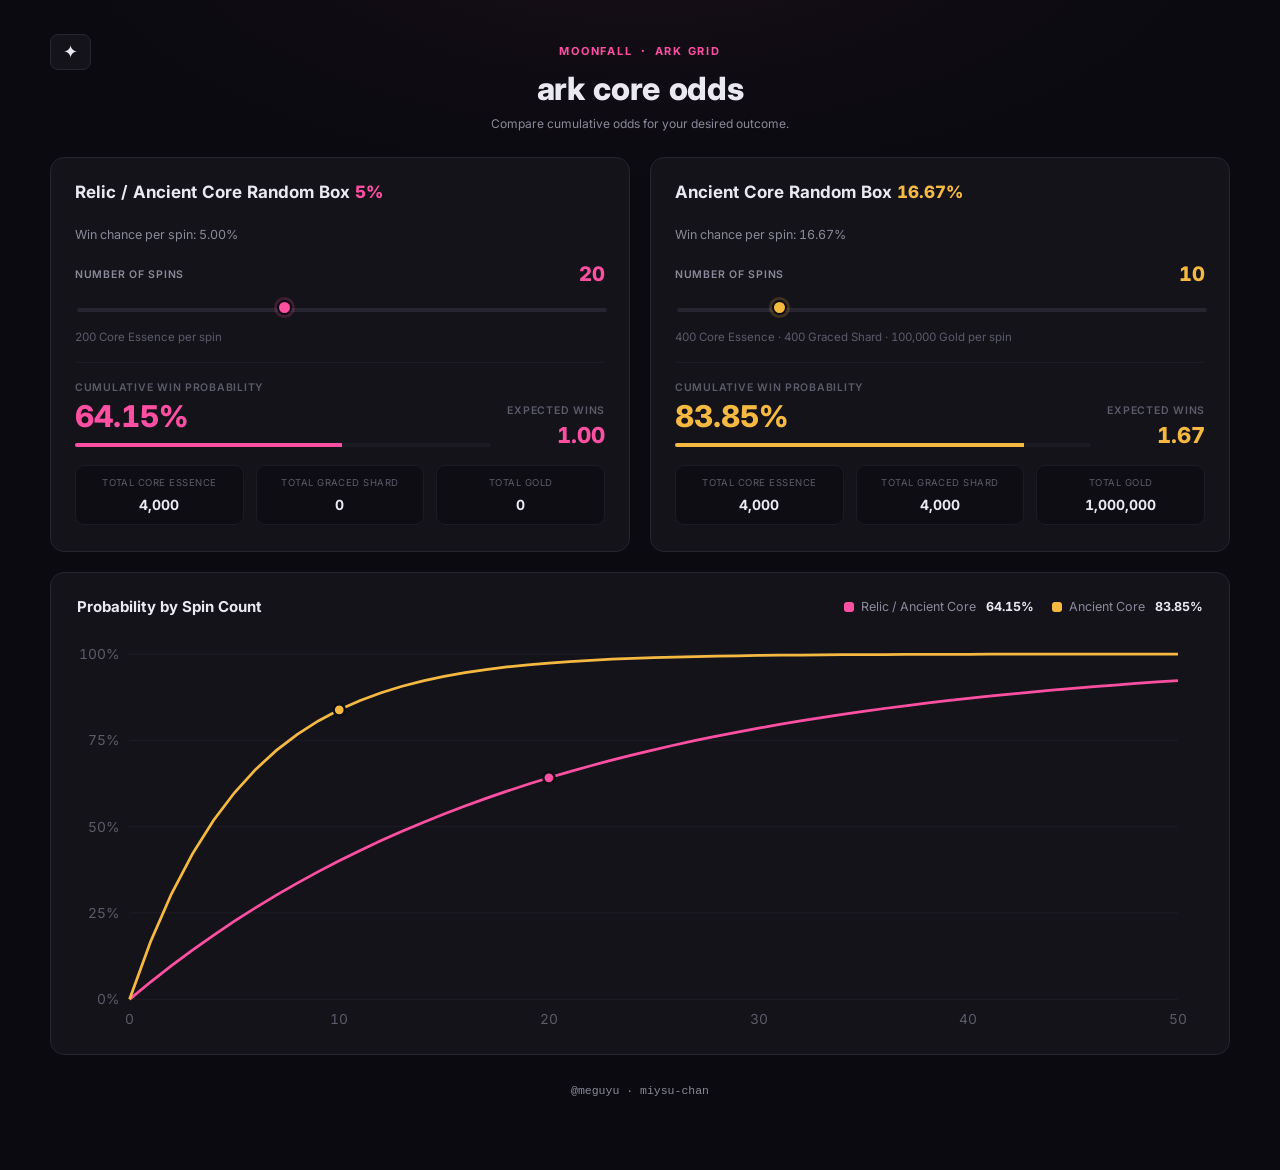
==== commit 836ceaf5: "Update index.html" ====
--- a/ark_core_odds/index.html
+++ b/ark_core_odds/index.html
@@ -539,545 +539,4 @@
   renderBox2();
 </script>
 </body>
-</html><!DOCTYPE html>
-<html lang="en">
-<head>
-<meta charset="UTF-8">
-<meta name="viewport" content="width=device-width, initial-scale=1.0">
-<link rel="icon" type="image/png" href="icon.png">
-<title>Moonfall | ark core box odds</title>
-<style>
-  @import url('https://fonts.googleapis.com/css2?family=Inter:wght@400;500;600;700;800&display=swap');
-
-  :root{
-    --bg: #0a0a10;
-    --bg-grad: radial-gradient(1100px 550px at 50% -10%, #1a0f18 0%, #0a0a10 55%);
-    --panel: #131319;
-    --panel-2: #0d0d13;
-    --border: #262530;
-    --border-soft: #1c1b24;
-    --text: #eae9f2;
-    --muted: #8b8a9b;
-    --muted-2: #5c5b6b;
-    --pink: #ff4fa3;
-    --pink-soft: #7a3159;
-    --amber: #f5b942;
-    --amber-soft: #7a5e2a;
-  }
-
-  *{ box-sizing: border-box; }
-
-  body{
-    margin:0;
-    background: var(--bg-grad), var(--bg);
-    color: var(--text);
-    font-family: 'Inter', sans-serif;
-    padding: 44px 20px 70px;
-    min-height: 100vh;
-    font-variant-numeric: tabular-nums;
-  }
-
-  .wrap{ max-width: 1180px; margin: 0 auto; position: relative; }
-
-  /* Navigation Hamburger Menu */
-  .top-nav {
-    position: absolute;
-    top: -10px;
-    left: 0;
-    z-index: 100;
-  }
-  .menu-btn {
-    background: var(--panel);
-    border: 1px solid var(--border);
-    color: var(--text);
-    font-size: 18px;
-    padding: 6px 12px;
-    border-radius: 8px;
-    cursor: pointer;
-    transition: all 0.15s ease;
-  }
-  .menu-btn:hover { border-color: var(--muted-2); background: var(--panel-2); }
-  .menu-dropdown {
-    display: none;
-    position: absolute;
-    top: 110%;
-    left: 0;
-    background: var(--panel);
-    border: 1px solid var(--border);
-    border-radius: 8px;
-    box-shadow: 0 10px 25px rgba(0,0,0,0.5);
-    min-width: 180px;
-    overflow: hidden;
-  }
-  .menu-dropdown.show { display: block; }
-  .menu-dropdown a {
-    display: block;
-    padding: 10px 16px;
-    color: var(--text);
-    text-decoration: none;
-    font-size: 13px;
-    font-weight: 600;
-    border-bottom: 1px solid var(--border-soft);
-    transition: background 0.15s ease;
-  }
-  .menu-dropdown a:last-child { border-bottom: none; }
-  .menu-dropdown a:hover { background: var(--panel-2); color: var(--pink); }
-  .menu-dropdown a.active { color: var(--pink); }
-
-  header{ margin-bottom: 26px; text-align: center; }
-  .eyebrow{
-    font-size: 11px; font-weight: 700;
-    letter-spacing: .16em; text-transform: uppercase;
-    color: var(--pink); margin-bottom: 10px;
-  }
-  h1{
-    font-size: clamp(24px, 3.6vw, 32px);
-    font-weight: 800;
-    margin: 0 0 8px;
-    letter-spacing: -0.01em;
-  }
-  .sub{ font-size: 12px; color: var(--muted); margin-top: 8px; }
-
-  .box-grid{
-    display:grid;
-    grid-template-columns: 1fr 1fr;
-    gap: 20px;
-    margin-bottom: 20px;
-  }
-  @media (max-width: 760px){ .box-grid{ grid-template-columns: 1fr; } }
-
-  .card{
-    background: var(--panel);
-    border: 1px solid var(--border);
-    border-radius: 14px;
-    padding: 24px 24px 26px;
-  }
-
-  .card-title{ font-size: 17px; font-weight: 700; margin: 0 0 3px; min-height: 42px; line-height: 1.25; }
-  .card-title .rate{ color: var(--pink); font-weight: 800; }
-  .card-sub{ font-size: 12.5px; color: var(--muted); margin-bottom: 20px; }
-
-  /* --- spin controls --- */
-  label{
-    display:block; font-size: 10.5px; font-weight: 600;
-    letter-spacing:.07em; text-transform:uppercase; color: var(--muted);
-  }
-  .spins-block{ margin-bottom: 14px; }
-  .spins-head{ display:flex; align-items:center; justify-content:space-between; margin-bottom: 10px; }
-  .spins-display{
-    font-family: 'Inter', sans-serif; font-size: 20px; font-weight: 800;
-  }
-  .spins-display.spins-pink{ color: var(--pink); }
-  .spins-display.spins-amber{ color: var(--amber); }
-
-  input[type=range]{
-    width: 100%; height: 4px; border-radius: 2px;
-    background: var(--border); -webkit-appearance:none; appearance:none;
-  }
-  input[type=range]::-webkit-slider-thumb{
-    -webkit-appearance:none; appearance:none;
-    width:15px; height:15px; border-radius:50%;
-    background: var(--pink); border: 2px solid #0a0a10; cursor:pointer;
-    margin-top:-6px; box-shadow: 0 0 0 3px rgba(255,79,163,.18);
-  }
-  input[type=range]::-moz-range-thumb{
-    width:15px; height:15px; border-radius:50%;
-    background: var(--pink); border: 2px solid #0a0a10; cursor:pointer;
-  }
-
-  .cost-note{ font-size: 11.5px; color: var(--muted-2); margin-top: 12px; }
-
-  .divider{ height:1px; background: var(--border-soft); margin: 18px 0; }
-
-  /* --- output row: probability + expected wins --- */
-  .output-row{ display:flex; align-items:flex-end; justify-content:space-between; gap: 16px; }
-  .output-main{ flex: 1; min-width:0; }
-  .output-label{ font-size: 10.5px; font-weight:600; letter-spacing:.07em; text-transform:uppercase; color: var(--muted-2); margin-bottom: 6px; }
-  .output-value{ font-size: 30px; font-weight: 800; color: var(--pink); line-height:1.1; }
-  .output-bar{ height: 4px; border-radius: 2px; background: var(--border-soft); margin-top: 10px; overflow:hidden; }
-  .output-bar-fill{ height:100%; background: var(--pink); transition: width .2s ease; }
-
-  .output-side{ text-align:right; flex-shrink:0; }
-  .output-side .output-label{ margin-bottom: 6px; }
-  .output-side .output-value{ font-size: 22px; }
-  .output-side.side-pink .output-value{ color: var(--pink); }
-  .output-side.side-amber .output-value{ color: var(--amber); }
-
-  /* --- resource totals, symmetric 3 columns on both cards --- */
-  .cost-list{ margin-top: 18px; display:grid; grid-template-columns: repeat(3, 1fr); gap: 12px; }
-  .cost-item{
-    background:#0d0d13; border:1px solid var(--border-soft); border-radius:9px;
-    padding: 11px 12px; text-align:center;
-    display:flex; flex-direction:column; justify-content:space-between; gap: 8px;
-  }
-  .cost-item .cl{ font-size: 9.5px; text-transform:uppercase; letter-spacing:.05em; color: var(--muted-2); }
-  .cost-item .cv{ font-size: 14px; font-weight: 700; white-space: nowrap; }
-
-  /* --- combined chart card --- */
-  .chart-card{
-    background: var(--panel); border: 1px solid var(--border);
-    border-radius: 14px; padding: 24px 26px 20px;
-  }
-  .chart-card-head{ display:flex; align-items:center; justify-content:space-between; flex-wrap:wrap; gap: 12px; margin-bottom: 18px; }
-  .chart-card-head h2{ font-size: 15px; font-weight: 700; margin: 0; }
-  .legend{ display:flex; gap: 18px; flex-wrap:wrap; }
-  .legend-item{ font-size: 12.5px; color: var(--muted); display:flex; align-items:center; gap: 7px; }
-  .legend-item b{ color: var(--text); font-weight: 700; margin-left: 3px; }
-  .swatch{ width:10px; height:10px; border-radius:3px; display:inline-block; flex-shrink:0; }
-  .swatch-pink{ background: var(--pink); }
-  .swatch-amber{ background: var(--amber); }
-
-  .chart-box-combined{ position: relative; }
-  .chart-svg{ width: 100%; height: auto; display:block; }
-  .grid-line{ stroke: var(--border-soft); stroke-width: 1; }
-  .axis-label{ fill: var(--muted-2); font-size: 11px; font-family: 'Inter', sans-serif; }
-  .curve-pink{ fill:none; stroke: var(--pink); stroke-width: 2.2; }
-  .curve-amber{ fill:none; stroke: var(--amber); stroke-width: 2.2; }
-  .marker-dot-pink{ fill: var(--pink); stroke:#0d0d13; stroke-width:2; }
-  .marker-dot-amber{ fill: var(--amber); stroke:#0d0d13; stroke-width:2; }
-  .marker-label-pink{ fill: var(--pink); font-size: 11.5px; font-weight: 700; font-family:'Inter', sans-serif; }
-  .marker-label-amber{ fill: var(--amber); font-size: 11.5px; font-weight: 700; font-family:'Inter', sans-serif; }
-  .crosshair{ stroke: var(--muted-2); stroke-width: 1; stroke-dasharray: 3 3; opacity: 0; }
-  .hover-dot{ opacity: 0; }
-
-  .chart-tooltip{
-    position:absolute; pointer-events:none; background:#0d0d13;
-    border:1px solid var(--border); border-radius:8px; padding:8px 11px;
-    font-size:12px; font-weight:600; color:var(--text);
-    transform: translate(-50%,-115%); white-space:nowrap; opacity:0;
-    transition: opacity .1s ease; line-height:1.6;
-  }
-  .chart-tooltip .tt-n{ color: var(--muted); font-weight:500; display:block; margin-bottom:2px; }
-  .chart-tooltip .tt-row{ display:flex; align-items:center; gap:6px; }
-  .chart-tooltip .tt-swatch{ width:8px; height:8px; border-radius:2px; display:inline-block; }
-
-  #box2 .card-title .rate{ color: var(--amber); }
-  #box2 .output-main .output-value{ color: var(--amber); }
-  #box2 .output-bar-fill{ background: var(--amber); }
-  #box2 input[type=range]::-webkit-slider-thumb{
-    background: var(--amber); box-shadow: 0 0 0 3px rgba(245,185,66,.18);
-  }
-  #box2 input[type=range]::-moz-range-thumb{ background: var(--amber); }
-
-  footer{ text-align:center; color: var(--muted-2); font-size: 11.5px; margin-top: 26px; line-height:1.6; }
-  footer code{ color: var(--muted); }
-</style>
-</head>
-<body>
-<div class="wrap">
-
-  <!-- Hamburger Navigation Menu -->
-  <div class="top-nav">
-    <button class="menu-btn" id="menuBtn">✦</button>
-    <div class="menu-dropdown" id="menuDropdown">
-	  <a href="raid_gold_helper.html">Gold Tracker</a>
-      <a href="megu_static_run_planner.html">Static Planner</a>
-      <a href="bid_calculator.html">Loot Bid Calc</a>
-	  <a href="ark_core_calculator.html" class="active">Ark Box Odds</a>
-    </div>
-  </div>
-
-  <header>
-	<div class="eyebrow">Moonfall ・ Ark Grid</div>
-    <h1>ark core odds</h1>
-	<div class="sub">Compare cumulative odds for your desired outcome.</div>
-  </header>
-
-  <div class="box-grid">
-
-    <!-- BOX 1: Relic / Ancient Core Random Box -->
-    <div class="card" id="box1">
-      <div class="card-title">Relic / Ancient Core Random Box <span class="rate">5%</span></div>
-      <div class="card-sub">Win chance per spin: 5.00%</div>
-
-      <div class="spins-block">
-        <div class="spins-head">
-          <label>Number of Spins</label>
-          <span class="spins-display spins-pink" id="b1_n_display">20</span>
-        </div>
-        <input type="range" id="b1_n" min="1" max="50" value="20">
-      </div>
-      <div class="cost-note">200 Core Essence per spin</div>
-
-      <div class="divider"></div>
-
-      <div class="output-row">
-        <div class="output-main">
-          <div class="output-label">Cumulative Win Probability</div>
-          <div class="output-value" id="b1_prob">–</div>
-          <div class="output-bar"><div class="output-bar-fill" id="b1_bar" style="width:0%"></div></div>
-        </div>
-        <div class="output-side side-pink">
-          <div class="output-label">Expected Wins</div>
-          <div class="output-value" id="b1_expected">–</div>
-        </div>
-      </div>
-
-      <div class="cost-list">
-        <div class="cost-item">
-          <div class="cl">Total Core Essence</div>
-          <div class="cv" id="b1_totalessence">–</div>
-        </div>
-        <div class="cost-item">
-          <div class="cl">Total Graced Shard</div>
-          <div class="cv" id="b1_totalshard">0</div>
-        </div>
-        <div class="cost-item">
-          <div class="cl">Total Gold</div>
-          <div class="cv" id="b1_totalgold">0</div>
-        </div>
-      </div>
-    </div>
-
-    <!-- BOX 2: Ancient Core Random Box -->
-    <div class="card" id="box2">
-      <div class="card-title">Ancient Core Random Box <span class="rate">16.67%</span></div>
-      <div class="card-sub">Win chance per spin: 16.67%</div>
-
-      <div class="spins-block">
-        <div class="spins-head">
-          <label>Number of Spins</label>
-          <span class="spins-display spins-amber" id="b2_n_display">10</span>
-        </div>
-        <input type="range" id="b2_n" min="1" max="50" value="10">
-      </div>
-      <div class="cost-note">400 Core Essence · 400 Graced Shard · 100,000 Gold per spin</div>
-
-      <div class="divider"></div>
-
-      <div class="output-row">
-        <div class="output-main">
-          <div class="output-label">Cumulative Win Probability</div>
-          <div class="output-value" id="b2_prob">–</div>
-          <div class="output-bar"><div class="output-bar-fill" id="b2_bar" style="width:0%"></div></div>
-        </div>
-        <div class="output-side side-amber">
-          <div class="output-label">Expected Wins</div>
-          <div class="output-value" id="b2_expected">–</div>
-        </div>
-      </div>
-
-      <div class="cost-list">
-        <div class="cost-item">
-          <div class="cl">Total Core Essence</div>
-          <div class="cv" id="b2_totalessence">–</div>
-        </div>
-        <div class="cost-item">
-          <div class="cl">Total Graced Shard</div>
-          <div class="cv" id="b2_totalshard">–</div>
-        </div>
-        <div class="cost-item">
-          <div class="cl">Total Gold</div>
-          <div class="cv" id="b2_totalgold">–</div>
-        </div>
-      </div>
-    </div>
-
-  </div>
-
-  <div class="chart-card">
-    <div class="chart-card-head">
-      <h2>Probability by Spin Count</h2>
-      <div class="legend">
-        <div class="legend-item"><span class="swatch swatch-pink"></span>Relic / Ancient Core <b id="legend1">–</b></div>
-        <div class="legend-item"><span class="swatch swatch-amber"></span>Ancient Core <b id="legend2">–</b></div>
-      </div>
-    </div>
-    <div class="chart-box-combined">
-      <svg class="chart-svg" id="chartCombined" viewBox="0 0 900 320"></svg>
-      <div class="chart-tooltip" id="ttCombined"></div>
-    </div>
-  </div>
-
-  <footer>
-    <code>@meguyu · miysu-chan</code>
-  </footer>
-
-</div>
-
-<script>
-  const $ = id => document.getElementById(id);
-  const fmt = (n, d=0) => n.toLocaleString('en-US', {maximumFractionDigits: d, minimumFractionDigits: d});
-
-  /* ---------- Navigation Menu ---------- */
-  function initMenu(){
-    const menuBtn = $('menuBtn');
-    const menuDropdown = $('menuDropdown');
-    
-    if(menuBtn && menuDropdown) {
-      menuBtn.addEventListener('click', (e) => {
-        e.stopPropagation();
-        menuDropdown.classList.toggle('show');
-      });
-
-      document.addEventListener('click', () => {
-        menuDropdown.classList.remove('show');
-      });
-    }
-  }
-
-  const P1 = 0.05, P2 = 1/6;
-  const CHART_MAX_N = 50;
-
-  const CW = 900, CH = 320;
-  const PAD = {top: 16, right: 20, bottom: 28, left: 42};
-  const PW = CW - PAD.left - PAD.right;
-  const PH = CH - PAD.top - PAD.bottom;
-
-  function xPos(n){ return PAD.left + (n / CHART_MAX_N) * PW; }
-  function yPos(prob){ return PAD.top + (1 - prob) * PH; }
-  function probAt(p, n){ return 1 - Math.pow(1-p, n); }
-
-  let n1Current = 20, n2Current = 10;
-
-  function buildCombinedChart(){
-    const svg = $('chartCombined');
-    svg.innerHTML = '';
-    const ns = 'http://www.w3.org/2000/svg';
-
-    // gridlines + y axis labels
-    [0,0.25,0.5,0.75,1].forEach(f => {
-      const y = yPos(f);
-      const line = document.createElementNS(ns,'line');
-      line.setAttribute('x1', PAD.left); line.setAttribute('x2', CW-PAD.right);
-      line.setAttribute('y1', y); line.setAttribute('y2', y);
-      line.setAttribute('class','grid-line');
-      svg.appendChild(line);
-
-      const label = document.createElementNS(ns,'text');
-      label.setAttribute('x', PAD.left - 8); label.setAttribute('y', y+4);
-      label.setAttribute('text-anchor','end'); label.setAttribute('class','axis-label');
-      label.textContent = Math.round(f*100) + '%';
-      svg.appendChild(label);
-    });
-
-    // x axis labels every 10
-    for(let n=0; n<=CHART_MAX_N; n+=10){
-      const x = xPos(n);
-      const label = document.createElementNS(ns,'text');
-      label.setAttribute('x', x); label.setAttribute('y', CH - 8);
-      label.setAttribute('text-anchor','middle'); label.setAttribute('class','axis-label');
-      label.textContent = n;
-      svg.appendChild(label);
-    }
-
-    // curves
-    function curvePath(p){
-      let d = '';
-      for(let n=0; n<=CHART_MAX_N; n++){
-        d += (n===0 ? 'M ' : 'L ') + xPos(n) + ' ' + yPos(probAt(p,n)) + ' ';
-      }
-      return d;
-    }
-    const line1 = document.createElementNS(ns,'path');
-    line1.setAttribute('d', curvePath(P1));
-    line1.setAttribute('class','curve-pink');
-    svg.appendChild(line1);
-
-    const line2 = document.createElementNS(ns,'path');
-    line2.setAttribute('d', curvePath(P2));
-    line2.setAttribute('class','curve-amber');
-    svg.appendChild(line2);
-
-    // persistent markers at current spin counts
-    function addMarker(n, p, dotClass){
-      const cx = xPos(n), cy = yPos(probAt(p,n));
-      const dot = document.createElementNS(ns,'circle');
-      dot.setAttribute('cx',cx); dot.setAttribute('cy',cy); dot.setAttribute('r',4.5);
-      dot.setAttribute('class', dotClass);
-      svg.appendChild(dot);
-    }
-    addMarker(n1Current, P1, 'marker-dot-pink');
-    addMarker(n2Current, P2, 'marker-dot-amber');
-
-    // crosshair + hover dots
-    const crosshair = document.createElementNS(ns,'line');
-    crosshair.setAttribute('y1', PAD.top); crosshair.setAttribute('y2', PAD.top+PH);
-    crosshair.setAttribute('class','crosshair');
-    svg.appendChild(crosshair);
-
-    const hoverDot1 = document.createElementNS(ns,'circle');
-    hoverDot1.setAttribute('r',4); hoverDot1.setAttribute('class','marker-dot-pink hover-dot');
-    svg.appendChild(hoverDot1);
-    const hoverDot2 = document.createElementNS(ns,'circle');
-    hoverDot2.setAttribute('r',4); hoverDot2.setAttribute('class','marker-dot-amber hover-dot');
-    svg.appendChild(hoverDot2);
-
-    // hit area
-    const hit = document.createElementNS(ns,'rect');
-    hit.setAttribute('x', PAD.left); hit.setAttribute('y', PAD.top);
-    hit.setAttribute('width', PW); hit.setAttribute('height', PH);
-    hit.setAttribute('fill','transparent'); hit.style.cursor='crosshair';
-    svg.appendChild(hit);
-
-    const tooltip = $('ttCombined');
-    hit.addEventListener('mousemove', (e) => {
-      const rect = svg.getBoundingClientRect();
-      const relX = (e.clientX - rect.left) / rect.width * CW;
-      const n = Math.round(Math.min(Math.max((relX - PAD.left) / PW, 0), 1) * CHART_MAX_N);
-      const x = xPos(n);
-      const p1v = probAt(P1, n), p2v = probAt(P2, n);
-
-      crosshair.setAttribute('x1', x); crosshair.setAttribute('x2', x);
-      crosshair.style.opacity = 1;
-
-      hoverDot1.setAttribute('cx', x); hoverDot1.setAttribute('cy', yPos(p1v));
-      hoverDot2.setAttribute('cx', x); hoverDot2.setAttribute('cy', yPos(p2v));
-      hoverDot1.style.opacity = 1; hoverDot2.style.opacity = 1;
-
-      tooltip.style.opacity = 1;
-      tooltip.style.left = (x/CW*100) + '%';
-      tooltip.style.top = (Math.min(yPos(p1v), yPos(p2v))/CH*100) + '%';
-      tooltip.innerHTML =
-        `<span class="tt-n">${n} spins</span>` +
-        `<span class="tt-row"><span class="tt-swatch swatch-pink"></span>${(p1v*100).toFixed(2)}%</span>` +
-        `<span class="tt-row"><span class="tt-swatch swatch-amber"></span>${(p2v*100).toFixed(2)}%</span>`;
-    });
-    hit.addEventListener('mouseleave', () => {
-      crosshair.style.opacity = 0;
-      hoverDot1.style.opacity = 0; hoverDot2.style.opacity = 0;
-      tooltip.style.opacity = 0;
-    });
-  }
-
-  function renderBox1(){
-    const n = parseInt($('b1_n').value) || 0;
-    n1Current = n;
-    $('b1_n_display').textContent = n;
-    const prob = probAt(P1, n);
-
-    $('b1_prob').textContent = (prob*100).toFixed(2) + '%';
-    $('b1_bar').style.width = Math.min(prob*100,100) + '%';
-    $('b1_expected').textContent = fmt(n*P1, 2);
-    $('b1_totalessence').textContent = fmt(n*200);
-    $('legend1').textContent = (prob*100).toFixed(2) + '%';
-
-    buildCombinedChart();
-  }
-
-  function renderBox2(){
-    const n = parseInt($('b2_n').value) || 0;
-    n2Current = n;
-    $('b2_n_display').textContent = n;
-    const prob = probAt(P2, n);
-
-    $('b2_prob').textContent = (prob*100).toFixed(2) + '%';
-    $('b2_bar').style.width = Math.min(prob*100,100) + '%';
-    $('b2_expected').textContent = fmt(n*P2, 2);
-    $('b2_totalessence').textContent = fmt(n*400);
-    $('b2_totalshard').textContent = fmt(n*400);
-    $('b2_totalgold').textContent = fmt(n*100000);
-    $('legend2').textContent = (prob*100).toFixed(2) + '%';
-
-    buildCombinedChart();
-  }
-
-  $('b1_n').addEventListener('input', renderBox1);
-  $('b2_n').addEventListener('input', renderBox2);
-
-  initMenu();
-  renderBox1();
-  renderBox2();
-</script>
-</body>
 </html>
